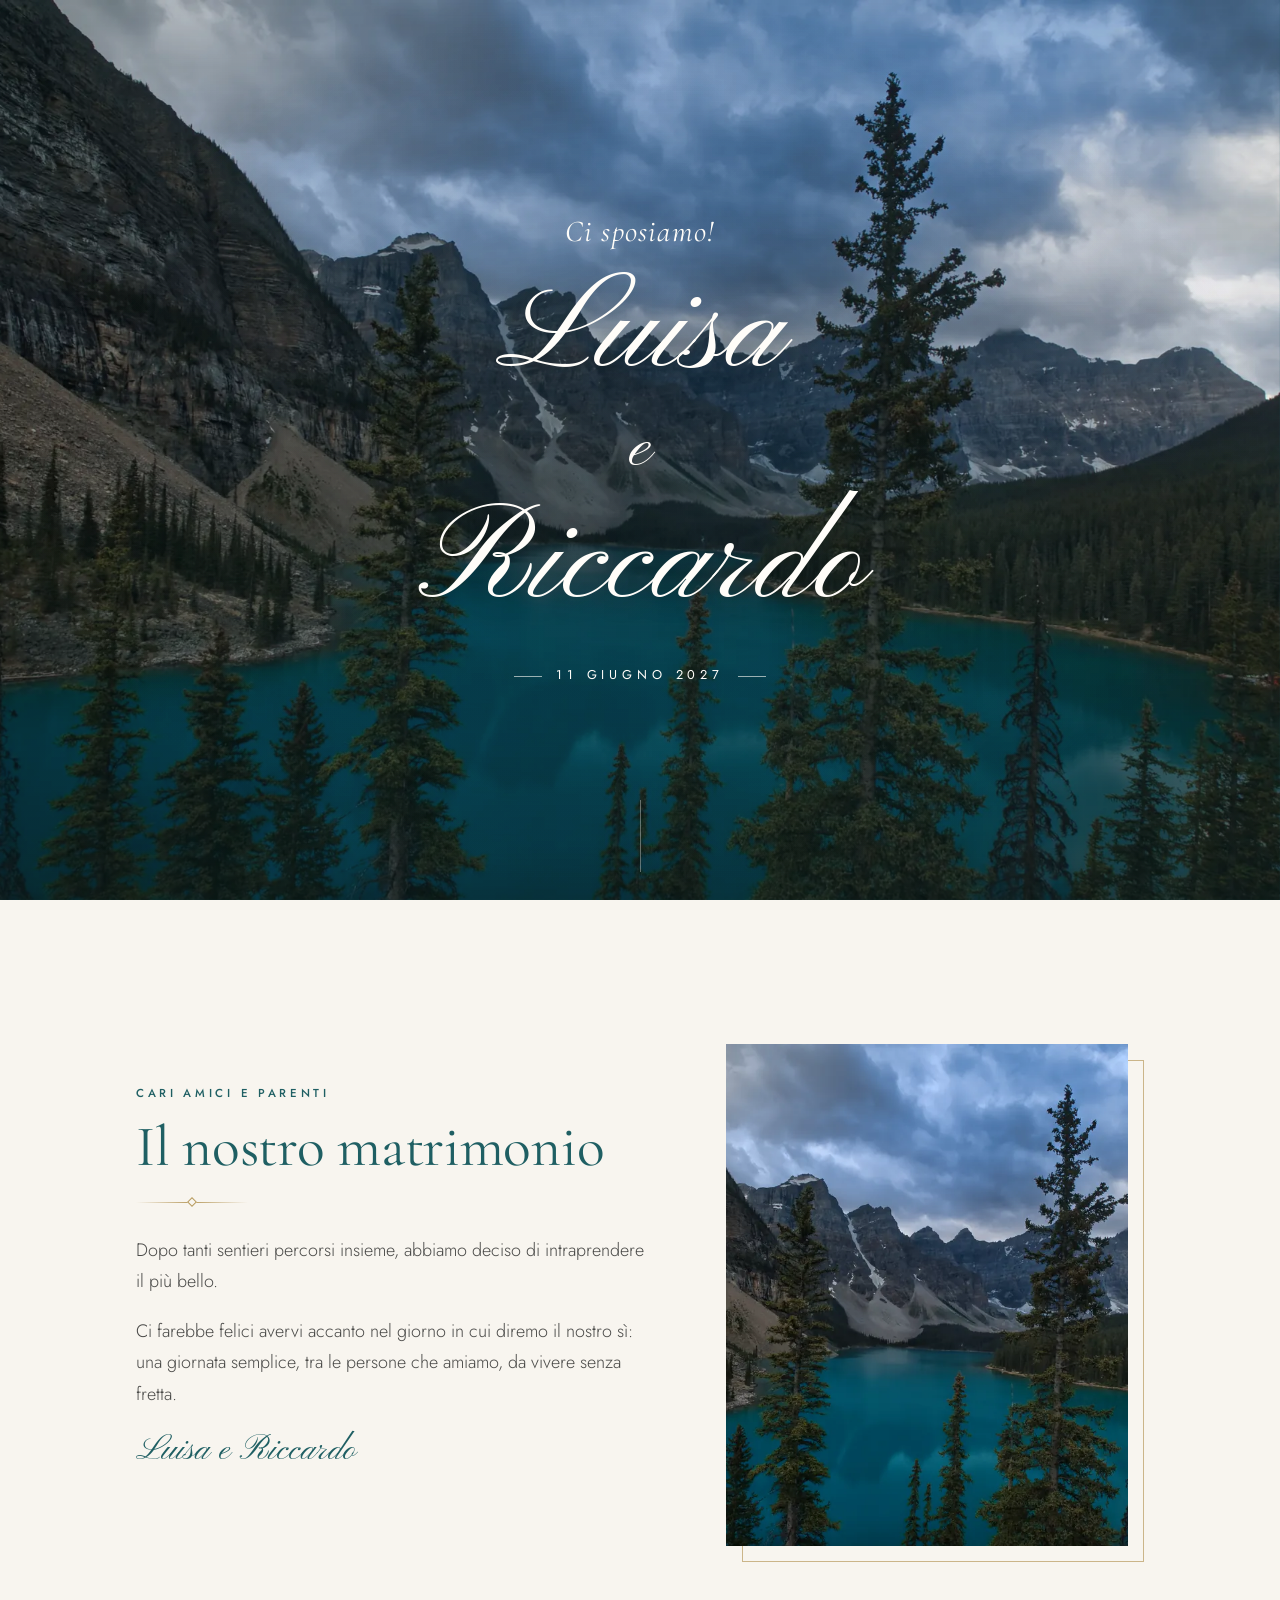
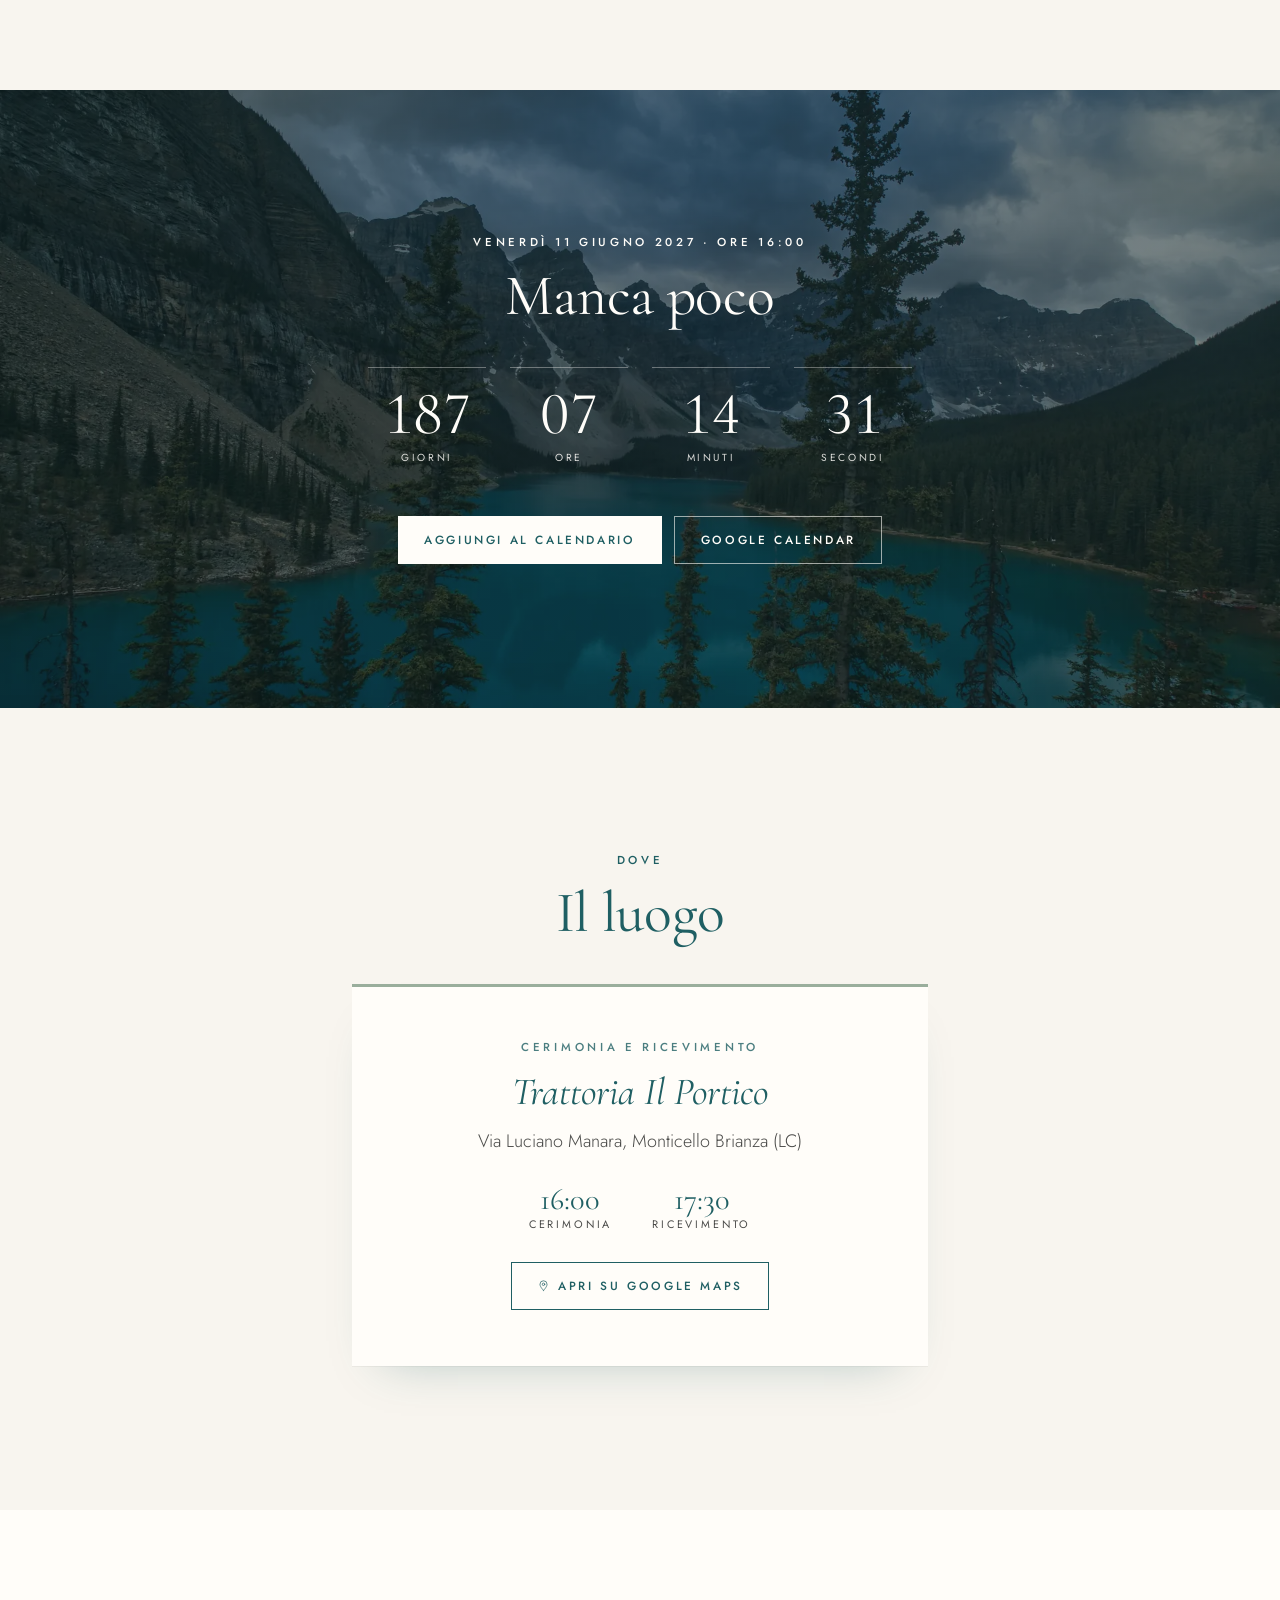
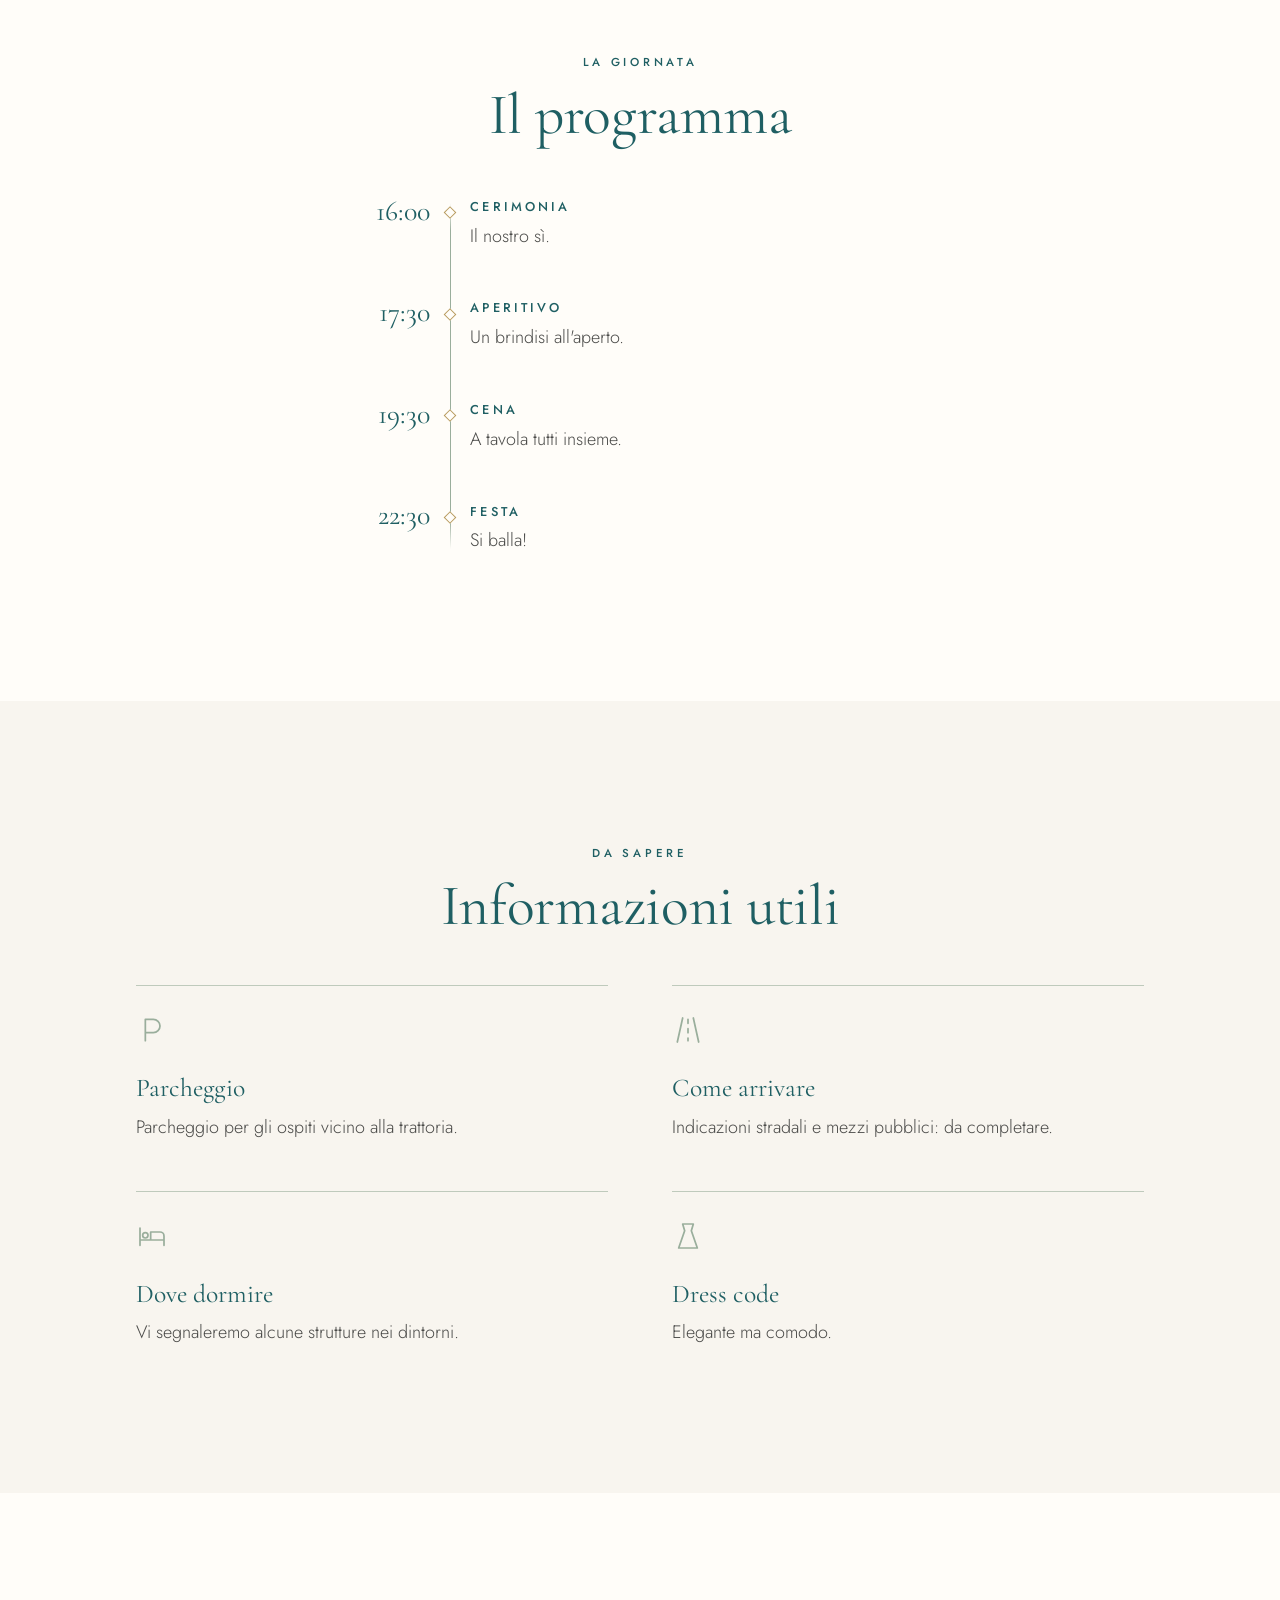
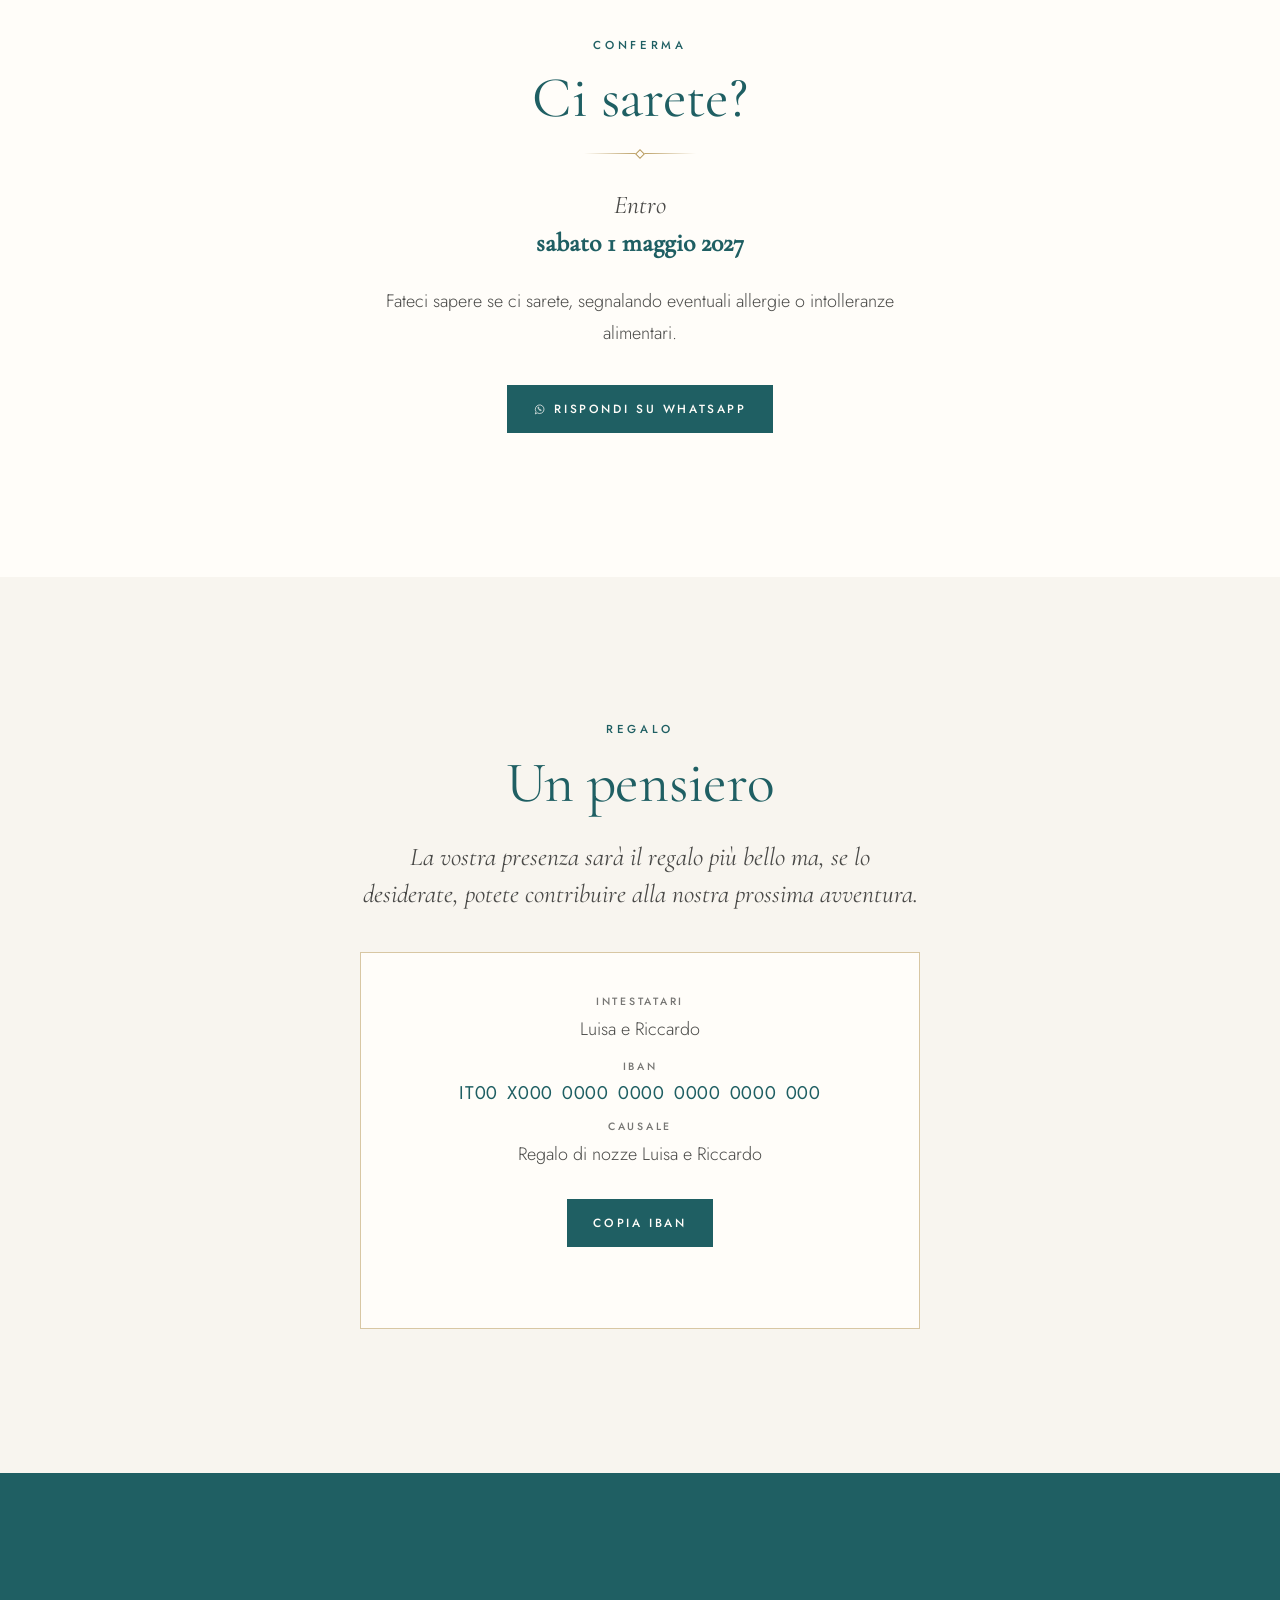
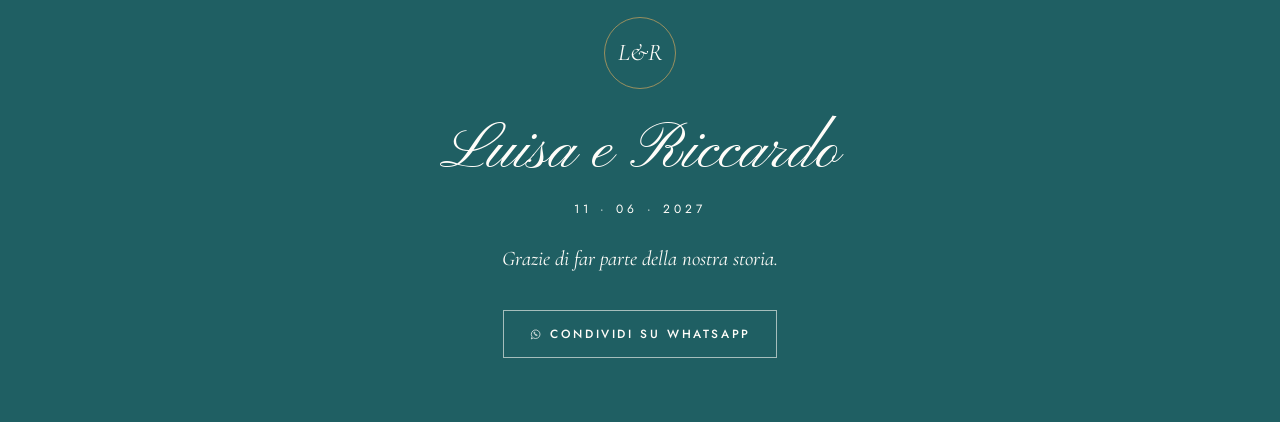
==== index.html @ 70c93851 "Prima versione dell'invito digitale Sito statico di una pagina per il matrimonio di Luisa e Riccardo" ====
<!doctype html>
<html lang="it">
<head>
  <meta charset="utf-8">
  <meta name="viewport" content="width=device-width, initial-scale=1, viewport-fit=cover">
  <meta name="theme-color" content="#1F5F63">
  <meta name="robots" content="noindex, nofollow">

  <!-- =====================================================================
       ANTEPRIMA SU WHATSAPP (Open Graph)
       WhatsApp non legge config.js: titolo, descrizione e immagine vanno scritti qui.
       Se in futuro userai un dominio tuo, cambia l'indirizzo in og:url e og:image.
       ===================================================================== -->
  <title>Luisa e Riccardo · 11 giugno 2027</title>
  <meta name="description" content="Ci sposiamo! Venerdì 11 giugno 2027, Trattoria Il Portico, Monticello Brianza.">
  <meta property="og:type" content="website">
  <meta property="og:title" content="Luisa e Riccardo · Ci sposiamo!">
  <meta property="og:description" content="Venerdì 11 giugno 2027 · Trattoria Il Portico, Monticello Brianza">
  <meta property="og:url" content="https://rlavelli.github.io/wedevite/">
  <meta property="og:image" content="https://rlavelli.github.io/wedevite/og-image.jpg">
  <meta property="og:image:width" content="1200">
  <meta property="og:image:height" content="630">
  <meta property="og:locale" content="it_IT">
  <!-- ===================================================================== -->

  <link rel="icon" href="favicon.svg" type="image/svg+xml">
  <link rel="preload" href="assets/fonts/cormorant-garamond-latin-400-normal.woff2" as="font" type="font/woff2" crossorigin>
  <link rel="preload" href="assets/fonts/pinyon-script-latin-400-normal.woff2" as="font" type="font/woff2" crossorigin>
  <link rel="stylesheet" href="assets/css/style.css">
  <script>document.documentElement.classList.add('js');</script>
</head>
<body>
  <a class="skip-link" href="#intro">Vai al contenuto</a>

  <header class="hero" id="hero">
    <div class="hero__media" data-slot="hero-media"></div>
    <div class="hero__veil" aria-hidden="true"></div>
    <div class="hero__content">
      <p class="hero__phrase" data-slot="hero-phrase"></p>
      <h1 class="hero__names" data-slot="hero-names"></h1>
      <p class="hero__date" data-slot="hero-date"></p>
    </div>
    <a class="hero__scroll" href="#intro" aria-label="Scorri verso il basso">
      <span class="hero__scroll-line" aria-hidden="true"></span>
    </a>
  </header>

  <main>
    <section class="section section--intro" id="intro" aria-labelledby="intro-title">
      <div class="container intro">
        <div class="intro__text">
          <p class="eyebrow" data-reveal>Cari amici e parenti</p>
          <h2 class="title" id="intro-title" data-slot="intro-title" data-reveal></h2>
          <div class="ornament" aria-hidden="true" data-reveal></div>
          <div class="prose" data-slot="intro-text"></div>
          <p class="signature" data-slot="intro-signature" data-reveal></p>
        </div>
        <figure class="intro__photo" data-slot="intro-photo" data-reveal></figure>
      </div>
    </section>

    <section class="section section--countdown" id="countdown" aria-labelledby="countdown-title">
      <div class="container center">
        <p class="eyebrow" data-reveal data-slot="countdown-date"></p>
        <h2 class="title" id="countdown-title" data-slot="countdown-title" data-reveal></h2>
        <div class="countdown" data-slot="countdown" data-reveal></div>
        <div class="actions" data-reveal>
          <button class="btn" type="button" data-action="ics">Aggiungi al calendario</button>
          <a class="btn btn--ghost" data-slot="gcal" target="_blank" rel="noopener">Google Calendar</a>
        </div>
      </div>
    </section>

    <section class="section section--places" id="luoghi" aria-labelledby="places-title">
      <div class="container">
        <p class="eyebrow center" data-reveal>Dove</p>
        <h2 class="title center" id="places-title" data-reveal>Il luogo</h2>
        <div class="places" data-slot="places"></div>
      </div>
    </section>

    <section class="section section--program" id="programma" aria-labelledby="program-title" data-section="programma">
      <div class="container narrow">
        <p class="eyebrow center" data-reveal>La giornata</p>
        <h2 class="title center" id="program-title" data-slot="program-title" data-reveal></h2>
        <ol class="timeline" data-slot="timeline"></ol>
      </div>
    </section>

    <section class="section section--info" id="info" aria-labelledby="info-title" data-section="info">
      <div class="container">
        <p class="eyebrow center" data-reveal>Da sapere</p>
        <h2 class="title center" id="info-title" data-slot="info-title" data-reveal></h2>
        <div class="info-grid" data-slot="info"></div>
      </div>
    </section>

    <section class="section section--rsvp" id="rsvp" aria-labelledby="rsvp-title" data-section="rsvp">
      <div class="container narrow center">
        <p class="eyebrow" data-reveal>Conferma</p>
        <h2 class="title" id="rsvp-title" data-slot="rsvp-title" data-reveal></h2>
        <div class="ornament" aria-hidden="true" data-reveal></div>
        <p class="lead" data-slot="rsvp-deadline" data-reveal></p>
        <p data-slot="rsvp-text" data-reveal></p>
        <div class="actions" data-slot="rsvp-actions" data-reveal></div>
      </div>
    </section>

    <section class="section section--gift" id="regalo" aria-labelledby="gift-title" data-section="regalo">
      <div class="container narrow center">
        <p class="eyebrow" data-reveal>Regalo</p>
        <h2 class="title" id="gift-title" data-slot="gift-title" data-reveal></h2>
        <p class="lead" data-slot="gift-text" data-reveal></p>
        <div class="iban-card" data-reveal>
          <dl>
            <dt>Intestatari</dt><dd data-slot="gift-holder"></dd>
            <dt>IBAN</dt><dd class="iban" data-slot="gift-iban"></dd>
            <dt>Causale</dt><dd data-slot="gift-reason"></dd>
          </dl>
          <button class="btn" type="button" data-action="copy-iban">Copia IBAN</button>
          <p class="iban-card__feedback" role="status" aria-live="polite" data-slot="gift-feedback"></p>
        </div>
      </div>
    </section>
  </main>

  <footer class="footer">
    <div class="container center">
      <p class="footer__monogram" data-slot="footer-initials" data-reveal></p>
      <p class="footer__names" data-slot="footer-names" data-reveal></p>
      <p class="footer__date" data-slot="footer-date" data-reveal></p>
      <p class="footer__thanks" data-slot="footer-thanks" data-reveal></p>
      <div class="actions" data-reveal>
        <a class="btn btn--light" data-slot="share" target="_blank" rel="noopener">Condividi su WhatsApp</a>
      </div>
    </div>
  </footer>

  <noscript><p class="noscript">Per vedere l'invito attiva JavaScript nel browser.</p></noscript>

  <script src="config.js"></script>
  <script src="assets/js/main.js"></script>
</body>
</html>
---- assets/css/style.css ----
/* ==========================================================================
   Stile del sito. I colori arrivano da config.js (tema) e sovrascrivono
   i valori qui sotto; i valori qui servono solo se config.js manca.
   ========================================================================== */

/* --- Font (ospitati nel sito, nessuna chiamata esterna) ------------------ */
@font-face { font-family: "Cormorant Garamond"; font-weight: 400; font-style: normal; font-display: swap; src: url("../fonts/cormorant-garamond-latin-400-normal.woff2") format("woff2"); }
@font-face { font-family: "Cormorant Garamond"; font-weight: 500; font-style: normal; font-display: swap; src: url("../fonts/cormorant-garamond-latin-500-normal.woff2") format("woff2"); }
@font-face { font-family: "Cormorant Garamond"; font-weight: 400; font-style: italic; font-display: swap; src: url("../fonts/cormorant-garamond-latin-400-italic.woff2") format("woff2"); }
@font-face { font-family: "Jost"; font-weight: 300; font-style: normal; font-display: swap; src: url("../fonts/jost-latin-300-normal.woff2") format("woff2"); }
@font-face { font-family: "Jost"; font-weight: 400; font-style: normal; font-display: swap; src: url("../fonts/jost-latin-400-normal.woff2") format("woff2"); }
@font-face { font-family: "Jost"; font-weight: 500; font-style: normal; font-display: swap; src: url("../fonts/jost-latin-500-normal.woff2") format("woff2"); }
@font-face { font-family: "Pinyon Script"; font-weight: 400; font-style: normal; font-display: swap; src: url("../fonts/pinyon-script-latin-400-normal.woff2") format("woff2"); }

:root {
  --fondo: #F8F5EF;
  --fondo-alt: #FFFDF9;
  --accento: #1F5F63;
  --salvia: #9AAE9C;
  --oro: #B89B5E;
  --testo: #4A4A48;
  --chiaro: #FFFDF9;

  --serif: "Cormorant Garamond", Georgia, "Times New Roman", serif;
  --sans: "Jost", system-ui, -apple-system, "Segoe UI", sans-serif;
  --script: "Pinyon Script", "Cormorant Garamond", cursive;

  --gutter: clamp(1.25rem, 5vw, 2.5rem);
  --section-y: clamp(5rem, 14vw, 9rem);
  --ease: cubic-bezier(.2, .7, .2, 1);
}

/* --- Base --------------------------------------------------------------- */
*, *::before, *::after { box-sizing: border-box; }
html { -webkit-text-size-adjust: 100%; scroll-behavior: smooth; }
body {
  margin: 0;
  background: var(--fondo);
  color: var(--testo);
  font: 300 1.0625rem/1.75 var(--sans);
  -webkit-font-smoothing: antialiased;
  text-rendering: optimizeLegibility;
  font-feature-settings: "lnum" 1; /* Cormorant di base usa numeri "all'antica" (lo 0 sembra una o) */
}
img { display: block; max-width: 100%; height: auto; }
p { margin: 0 0 1em; }
a { color: var(--accento); }
:focus-visible { outline: 2px solid var(--oro); outline-offset: 3px; }

.skip-link {
  position: absolute; left: 1rem; top: -4rem; z-index: 10;
  padding: .6rem 1rem; background: var(--fondo-alt); color: var(--accento);
}
.skip-link:focus { top: 1rem; }

.container { width: 100%; max-width: 68rem; margin: 0 auto; padding: 0 var(--gutter); }
.narrow { max-width: 40rem; }
.center { text-align: center; }

.section { padding: var(--section-y) 0; }
.section--intro, .section--places, .section--info, .section--gift { background: var(--fondo); }
.section--program, .section--rsvp { background: var(--fondo-alt); }

/* --- Tipografia ------------------------------------------------------- */
.eyebrow {
  margin: 0 0 .9rem;
  font: 500 .72rem/1.4 var(--sans);
  letter-spacing: .32em;
  text-transform: uppercase;
  color: var(--accento);
  opacity: .8;
}
.title {
  margin: 0 0 1.5rem;
  font: 400 clamp(2.3rem, 8vw, 3.6rem)/1.08 var(--serif);
  color: var(--accento);
  letter-spacing: -.005em;
}
.lead { font: italic 400 clamp(1.3rem, 4.4vw, 1.6rem)/1.45 var(--serif); color: var(--testo); }
.prose p { max-width: 34rem; }
.signature { margin-top: 1.5rem; font: 400 2.2rem/1 var(--script); color: var(--accento); }

.ornament {
  position: relative; width: 7rem; height: 1px; margin: 0 0 2rem;
  background: linear-gradient(90deg, transparent, var(--oro), transparent);
}
.ornament::after {
  content: ""; position: absolute; left: 50%; top: 50%;
  width: 7px; height: 7px; border: 1px solid var(--oro); background: var(--fondo);
  transform: translate(-50%, -50%) rotate(45deg);
}
.center .ornament { margin-left: auto; margin-right: auto; }
.section--rsvp .ornament::after { background: var(--fondo-alt); }

/* --- Pulsanti --------------------------------------------------------- */
.actions { display: flex; flex-wrap: wrap; gap: .75rem; justify-content: center; margin-top: 2.25rem; }
.btn {
  display: inline-flex; align-items: center; justify-content: center; gap: .5rem;
  min-height: 3rem; padding: .85rem 1.6rem;
  border: 1px solid var(--accento); border-radius: 0;
  background: var(--accento); color: var(--chiaro);
  font: 500 .74rem/1 var(--sans); letter-spacing: .22em; text-transform: uppercase;
  text-decoration: none; cursor: pointer;
  transition: background-color .35s var(--ease), color .35s var(--ease), border-color .35s var(--ease);
  -webkit-tap-highlight-color: transparent;
}
.btn:hover { background: transparent; color: var(--accento); }
.btn--ghost { background: transparent; color: var(--accento); }
.btn--ghost:hover { background: var(--accento); color: var(--chiaro); }
.btn--light { background: transparent; border-color: rgba(255, 253, 249, .6); color: var(--chiaro); }
.btn--light:hover { background: var(--chiaro); color: var(--accento); }
.btn svg { width: 1.1em; height: 1.1em; flex: none; }

/* --- Copertina -------------------------------------------------------- */
.hero {
  position: relative; display: grid; place-items: center;
  min-height: 100vh; min-height: 100svh;
  overflow: hidden; color: var(--chiaro); text-align: center;
  background: var(--accento);
}
.hero__media, .hero__media picture, .hero__media img { position: absolute; inset: 0; width: 100%; height: 100%; }
.hero__media img { object-fit: cover; object-position: center 60%; }
.js .hero__media img { animation: hero-zoom 14s var(--ease) both; }
.hero__veil {
  position: absolute; inset: 0;
  background:
    radial-gradient(ellipse at center, rgba(16, 38, 40, .28) 0%, rgba(16, 38, 40, 0) 70%),
    linear-gradient(180deg, rgba(16, 38, 40, .2) 0%, rgba(16, 38, 40, .05) 45%, rgba(16, 38, 40, .45) 100%);
}
.hero__content { position: relative; padding: 0 var(--gutter); }
.hero__phrase {
  margin: 0 0 .5rem;
  font: italic 400 clamp(1.35rem, 5vw, 1.9rem)/1.2 var(--serif);
  letter-spacing: .04em;
}
.hero__names {
  margin: 0;
  font: 400 clamp(3.2rem, 14.5vw, 8.5rem)/1.1 var(--script);
  padding: 0 .15em; /* spazio per gli svolazzi del corsivo */
  text-shadow: 0 2px 24px rgba(10, 30, 32, .35);
}
.hero__names .amp { display: block; font-size: .5em; line-height: 1; margin: .1em 0; }
.hero__date {
  margin: 1.6rem 0 0;
  font: 400 .8rem/1.6 var(--sans); letter-spacing: .38em; text-transform: uppercase;
}
.hero__date::before, .hero__date::after {
  content: ""; display: inline-block; width: 1.75rem; height: 1px; margin: 0 .9rem;
  background: currentColor; opacity: .6; vertical-align: middle;
}
.hero__scroll {
  position: absolute; left: 50%; bottom: calc(1.75rem + env(safe-area-inset-bottom));
  width: 2.75rem; height: 4.5rem; transform: translateX(-50%);
  display: flex; justify-content: center;
}
.hero__scroll-line { position: relative; width: 1px; height: 100%; background: rgba(255, 253, 249, .35); overflow: hidden; }
.hero__scroll-line::after {
  content: ""; position: absolute; left: 0; top: -40%; width: 1px; height: 40%;
  background: var(--chiaro); animation: scroll-hint 2.2s var(--ease) infinite;
}

/* Comparsa iniziale della copertina */
.js .hero__content > * { opacity: 0; transform: translateY(14px); animation: rise 1.4s var(--ease) forwards; }
.js .hero__phrase { animation-delay: .3s; }
.js .hero__names  { animation-delay: .55s; }
.js .hero__date   { animation-delay: .9s; }

@keyframes hero-zoom { from { transform: scale(1.08); } to { transform: scale(1); } }
@keyframes rise { to { opacity: 1; transform: none; } }
@keyframes scroll-hint { 0% { top: -40%; } 100% { top: 100%; } }

/* --- Il nostro matrimonio --------------------------------------------- */
.intro { display: grid; gap: 3.5rem; align-items: center; }
.intro__photo { position: relative; margin: 0 1rem 0 0; }
.intro__photo::before {
  content: ""; position: absolute; inset: 1rem -1rem -1rem 1rem;
  border: 1px solid var(--oro); opacity: .7; pointer-events: none;
}
.intro__photo img { position: relative; width: 100%; aspect-ratio: 4 / 5; object-fit: cover; }

/* --- Conto alla rovescia ---------------------------------------------- */
.section--countdown {
  position: relative; color: var(--chiaro);
  background: var(--accento) var(--countdown-bg, none) center 55% / cover no-repeat;
  isolation: isolate;
}
.section--countdown::before {
  content: ""; position: absolute; inset: 0; z-index: -1;
  background: linear-gradient(180deg, rgba(16, 38, 40, .62), rgba(16, 38, 40, .48));
}
.section--countdown .eyebrow, .section--countdown .title { color: var(--chiaro); opacity: 1; }
.countdown {
  display: grid; grid-template-columns: repeat(4, 1fr); gap: .5rem;
  max-width: 34rem; margin: 2.5rem auto 0;
}
.countdown__unit { padding: 1rem 0; border-top: 1px solid rgba(255, 253, 249, .35); }
.countdown__value {
  display: block;
  font: 400 clamp(2.4rem, 11vw, 3.75rem)/1 var(--serif);
  font-variant-numeric: tabular-nums lining-nums;
}
.countdown__label {
  display: block; margin-top: .6rem;
  font: 400 .64rem/1 var(--sans); letter-spacing: .26em; text-transform: uppercase; opacity: .85;
}
.countdown__done { margin: 2rem auto 0; max-width: 30rem; font: italic 400 1.6rem/1.4 var(--serif); }
.section--countdown .btn { background: var(--chiaro); border-color: var(--chiaro); color: var(--accento); }
.section--countdown .btn:hover { background: transparent; color: var(--chiaro); }
.section--countdown .btn--ghost { background: transparent; color: var(--chiaro); border-color: rgba(255, 253, 249, .6); }
.section--countdown .btn--ghost:hover { background: var(--chiaro); color: var(--accento); }

/* --- Luoghi ----------------------------------------------------------- */
.places { display: grid; gap: 2.5rem; margin-top: 2.5rem; }
.places--single { max-width: 36rem; margin-left: auto; margin-right: auto; }
.place { background: var(--fondo-alt); text-align: center; box-shadow: 0 1px 0 rgba(74, 74, 72, .06), 0 24px 48px -32px rgba(31, 95, 99, .35); }
.place__photo img { width: 100%; aspect-ratio: 3 / 2; object-fit: cover; }
.place__body { padding: 2.75rem 1.5rem 3rem; border-top: 3px solid var(--salvia); }
.place__name { margin: 0 0 .75rem; font: italic 400 clamp(1.9rem, 6.5vw, 2.4rem)/1.15 var(--serif); color: var(--accento); }
.place__address { margin: 0 0 1.75rem; }
.place__times { display: flex; flex-wrap: wrap; justify-content: center; gap: 1.25rem 2.5rem; margin: 0 0 .5rem; padding: 0; list-style: none; }
.place__times li { display: flex; flex-direction: column; align-items: center; gap: .2rem; }
.place__time { font: 400 1.9rem/1 var(--serif); color: var(--accento); }
.place__what { font: 400 .68rem/1 var(--sans); letter-spacing: .26em; text-transform: uppercase; }
.place .actions { margin-top: 2rem; }

/* --- Programma -------------------------------------------------------- */
.timeline { position: relative; margin: 3rem 0 0; padding: 0; list-style: none; }
.timeline { --time-col: 4.4rem; --line-x: calc(var(--time-col) + 1.25rem); }
.timeline::before {
  content: ""; position: absolute; left: var(--line-x); top: .5rem; bottom: .5rem; width: 1px;
  background: linear-gradient(180deg, transparent, var(--salvia) 8%, var(--salvia) 92%, transparent);
}
.timeline__item { position: relative; display: grid; grid-template-columns: var(--time-col) 1fr; gap: 0 2.5rem; padding: 0 0 2.75rem; }
.timeline__item:last-child { padding-bottom: 0; }
.timeline__item::before {
  content: ""; position: absolute; left: var(--line-x); top: .85rem;
  width: 9px; height: 9px; border: 1px solid var(--oro); background: var(--fondo-alt);
  transform: translate(-50%, 0) rotate(45deg);
}
.timeline__time { font: 400 1.75rem/1.2 var(--serif); color: var(--accento); text-align: right; }
.timeline__title { margin: .15rem 0 .2rem; font: 500 .8rem/1.6 var(--sans); letter-spacing: .24em; text-transform: uppercase; color: var(--accento); }
.timeline__text { margin: 0; }

/* --- Informazioni utili ----------------------------------------------- */
.info-grid { display: grid; gap: 2.5rem; margin-top: 3rem; }
.info-item { padding-top: 1.75rem; border-top: 1px solid rgba(154, 174, 156, .6); }
.info-item svg { width: 2rem; height: 2rem; margin-bottom: 1rem; color: var(--salvia); }
.info-item h3 { margin: 0 0 .5rem; font: 400 1.6rem/1.2 var(--serif); color: var(--accento); }
.info-item p { margin: 0; }

/* --- Conferma (RSVP) -------------------------------------------------- */
.rsvp-deadline { display: block; font-style: normal; color: var(--accento); }

/* --- Regalo ----------------------------------------------------------- */
.iban-card {
  margin: 2.5rem auto 0; padding: 2.25rem 1rem;
  background: var(--fondo-alt); border: 1px solid rgba(184, 155, 94, .55);
}
.iban-card dl { margin: 0 0 1.75rem; }
.iban-card dt { margin-top: 1rem; font: 500 .66rem/1 var(--sans); letter-spacing: .26em; text-transform: uppercase; opacity: .75; }
.iban-card dt:first-child { margin-top: 0; }
.iban-card dd { margin: .4rem 0 0; }
.iban { font: 400 clamp(.8rem, 3.6vw, 1.15rem)/1.5 var(--sans); color: var(--accento); letter-spacing: .04em; word-spacing: .12em; white-space: nowrap; font-variant-numeric: tabular-nums; user-select: all; -webkit-user-select: all; }
.iban-card__feedback { min-height: 1.5em; margin: 1rem 0 0; font-size: .9rem; color: var(--accento); }

/* --- Piè di pagina ---------------------------------------------------- */
.footer { padding: var(--section-y) 0 calc(4rem + env(safe-area-inset-bottom)); background: var(--accento); color: var(--chiaro); }
.footer__monogram {
  display: inline-grid; place-items: center; width: 4.5rem; height: 4.5rem; margin: 0 0 1.75rem;
  border: 1px solid rgba(184, 155, 94, .8); border-radius: 50%;
  font: italic 400 1.5rem/1 var(--serif);
}
.footer__names { margin: 0; font: 400 clamp(2.6rem, 11vw, 4rem)/1.1 var(--script); }
.footer__date { margin: .75rem 0 1.5rem; font: 400 .75rem/1.6 var(--sans); letter-spacing: .34em; text-transform: uppercase; opacity: .85; }
.footer__thanks { margin: 0 auto; max-width: 26rem; font: italic 400 1.3rem/1.5 var(--serif); }

.noscript { padding: 2rem; text-align: center; }

/* --- Comparsa allo scorrimento (scroll reveal) ------------------------- */
.js [data-reveal] {
  opacity: 0; transform: translateY(18px);
  transition: opacity 1s var(--ease), transform 1s var(--ease);
  transition-delay: var(--reveal-delay, 0s);
}
.js [data-reveal].is-visible { opacity: 1; transform: none; }

/* --- Tablet e computer ------------------------------------------------ */
@media (min-width: 48rem) {
  body { font-size: 1.125rem; }
  .intro { grid-template-columns: 1.1fr .9fr; gap: 5rem; }
  .places:not(.places--single) { grid-template-columns: 1fr 1fr; }
  .place__body { padding: 3.25rem 2.5rem 3.5rem; }
  .info-grid { grid-template-columns: 1fr 1fr; gap: 3rem 4rem; }
  .countdown { gap: 1.5rem; }
  .iban-card { padding: 2.75rem 3rem; }
}
@media (min-width: 48rem) and (orientation: landscape) {
  .hero__media img { object-position: center 45%; }
}

/* --- Movimento ridotto ------------------------------------------------ */
@media (prefers-reduced-motion: reduce) {
  html { scroll-behavior: auto; }
  *, *::before, *::after { animation: none !important; transition: none !important; }
  .js [data-reveal], .js .hero__content > * { opacity: 1; transform: none; }
  .hero__scroll-line::after { top: 30%; }
}
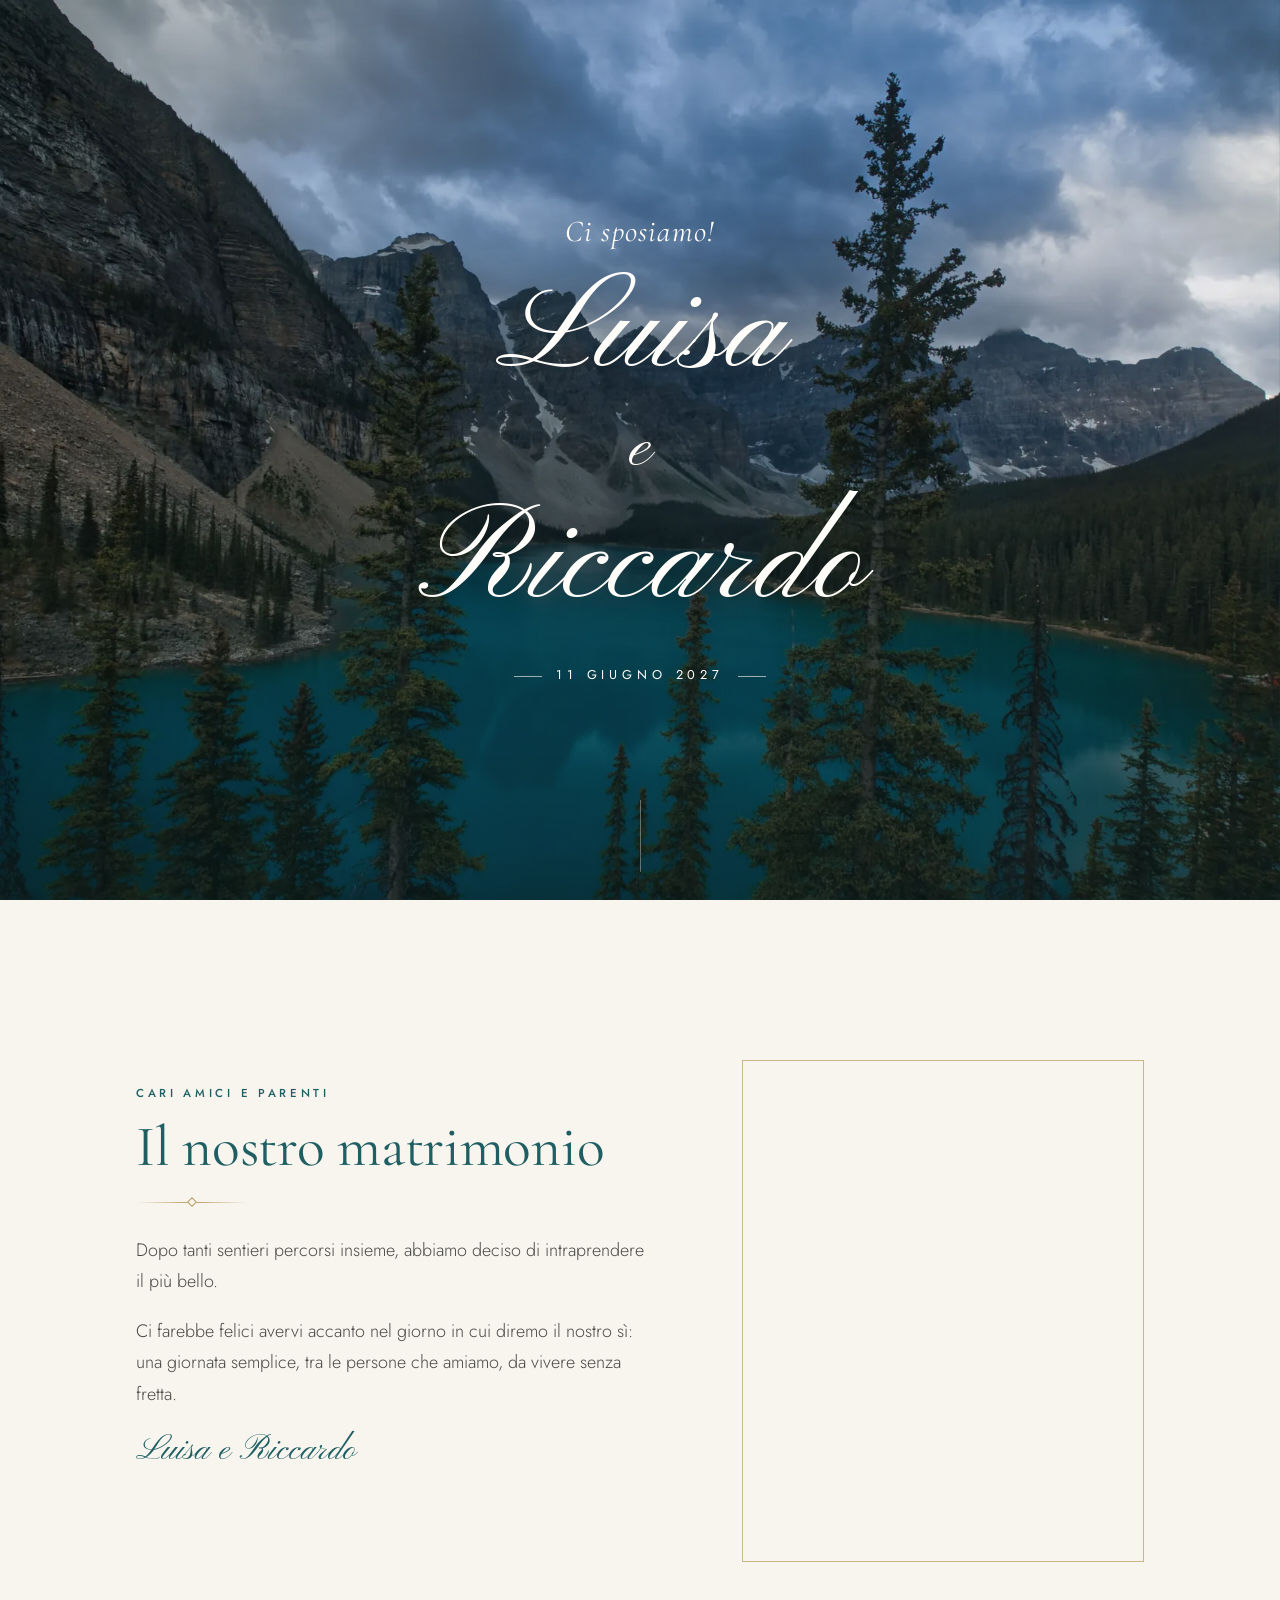
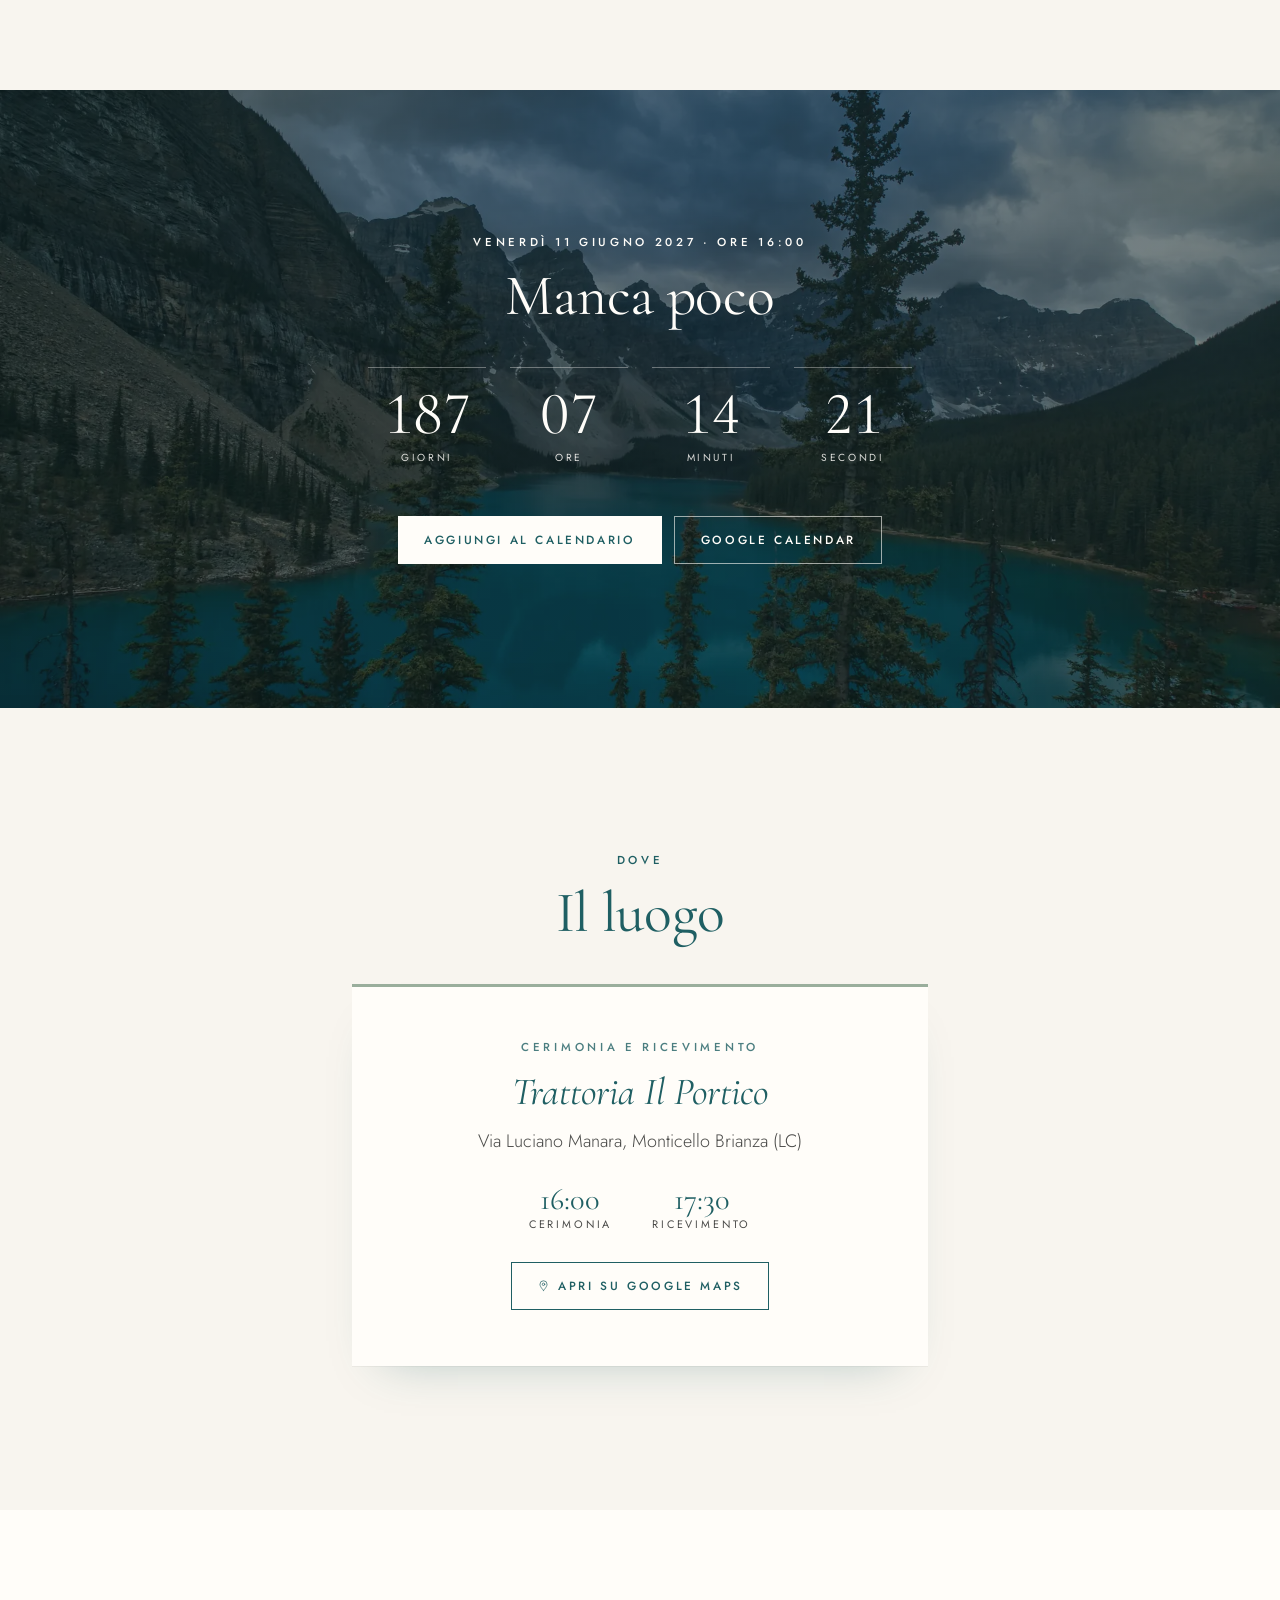
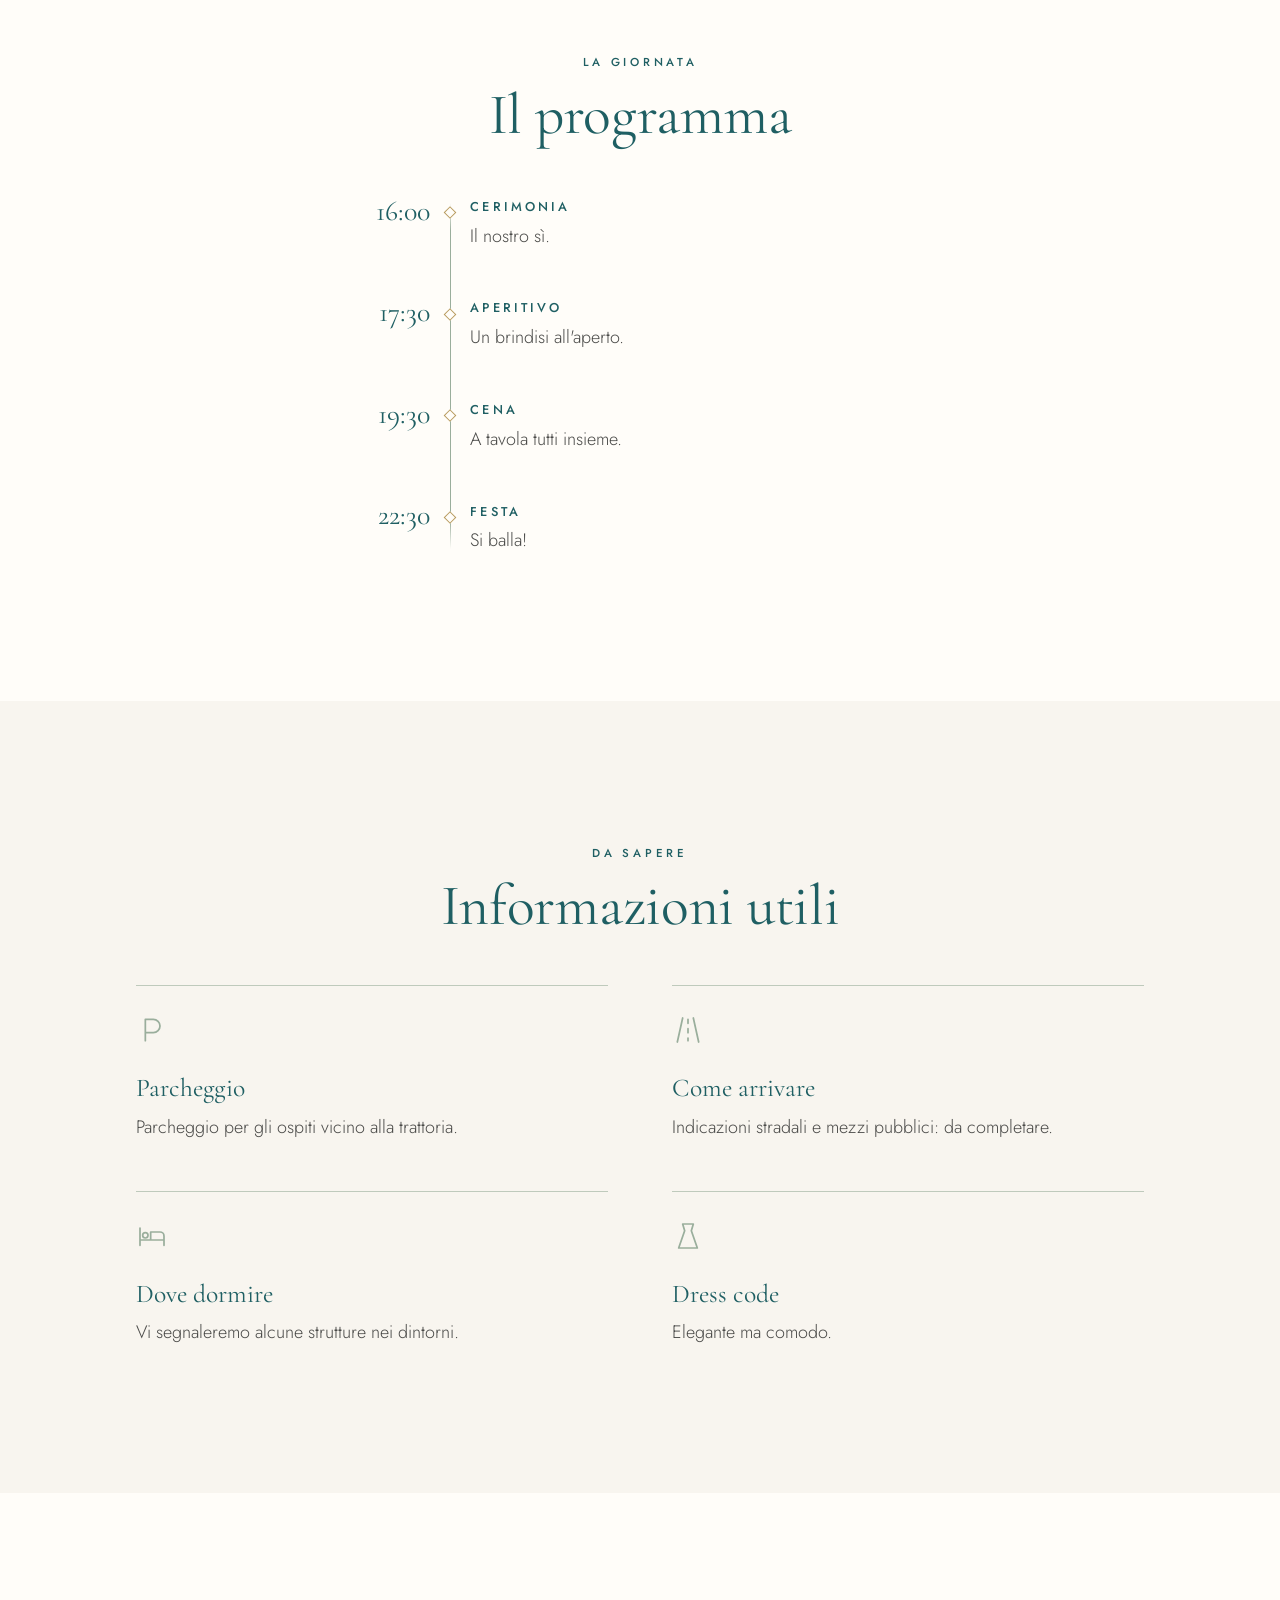
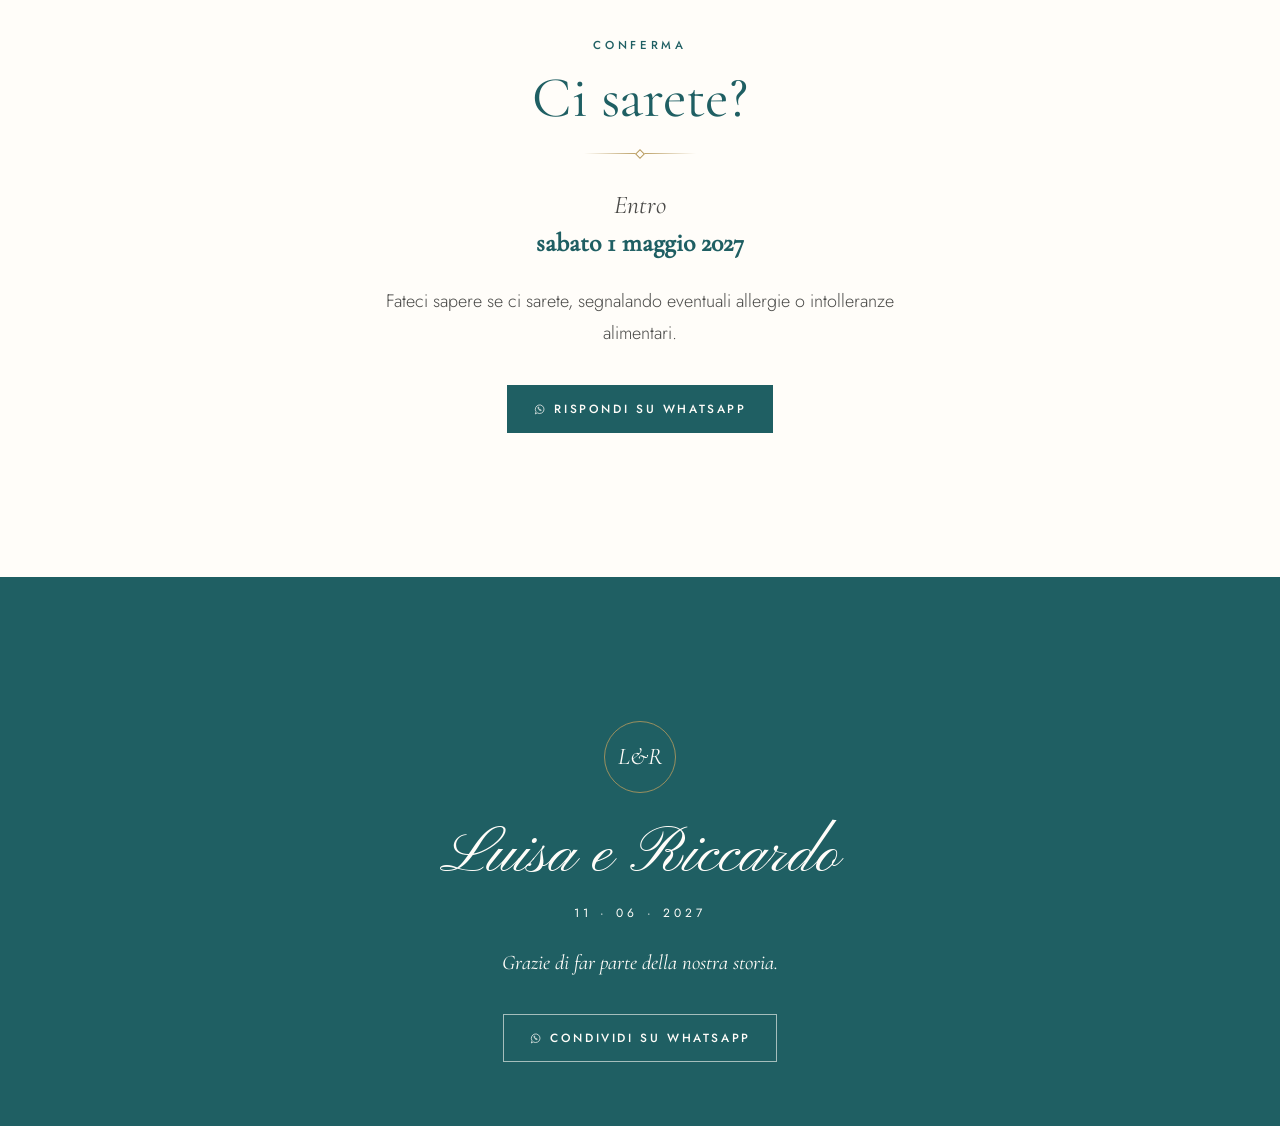
==== commit 55434543: "Dominio riccardoeluisa.it: anteprima WhatsApp sul nuovo indirizzo; prossimi passi e chiusura - index" ====
--- a/index.html
+++ b/index.html
@@ -16,8 +16,8 @@
   <meta property="og:type" content="website">
   <meta property="og:title" content="Luisa e Riccardo · Ci sposiamo!">
   <meta property="og:description" content="Venerdì 11 giugno 2027 · Trattoria Il Portico, Monticello Brianza">
-  <meta property="og:url" content="https://rlavelli.github.io/wedevite/">
-  <meta property="og:image" content="https://rlavelli.github.io/wedevite/og-image.jpg">
+  <meta property="og:url" content="https://riccardoeluisa.it/">
+  <meta property="og:image" content="https://riccardoeluisa.it/og-image.jpg">
   <meta property="og:image:width" content="1200">
   <meta property="og:image:height" content="630">
   <meta property="og:locale" content="it_IT">
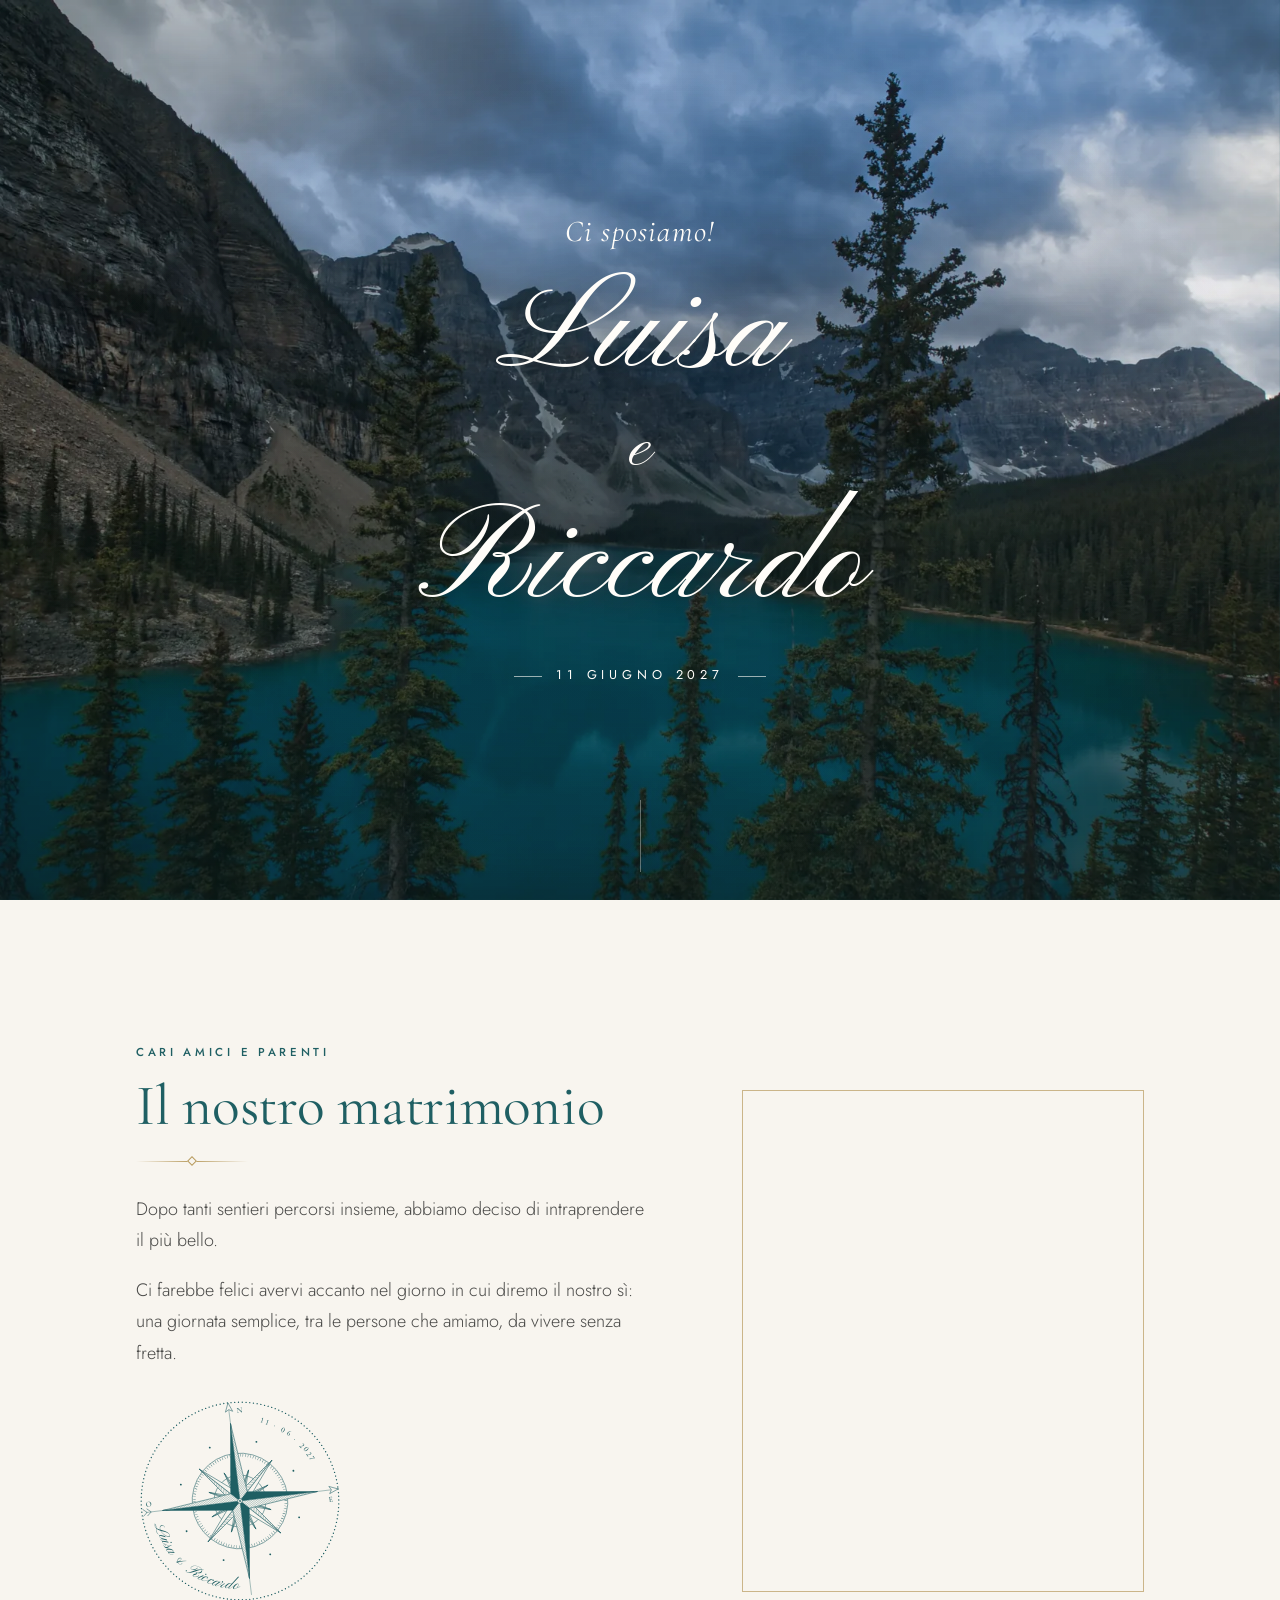
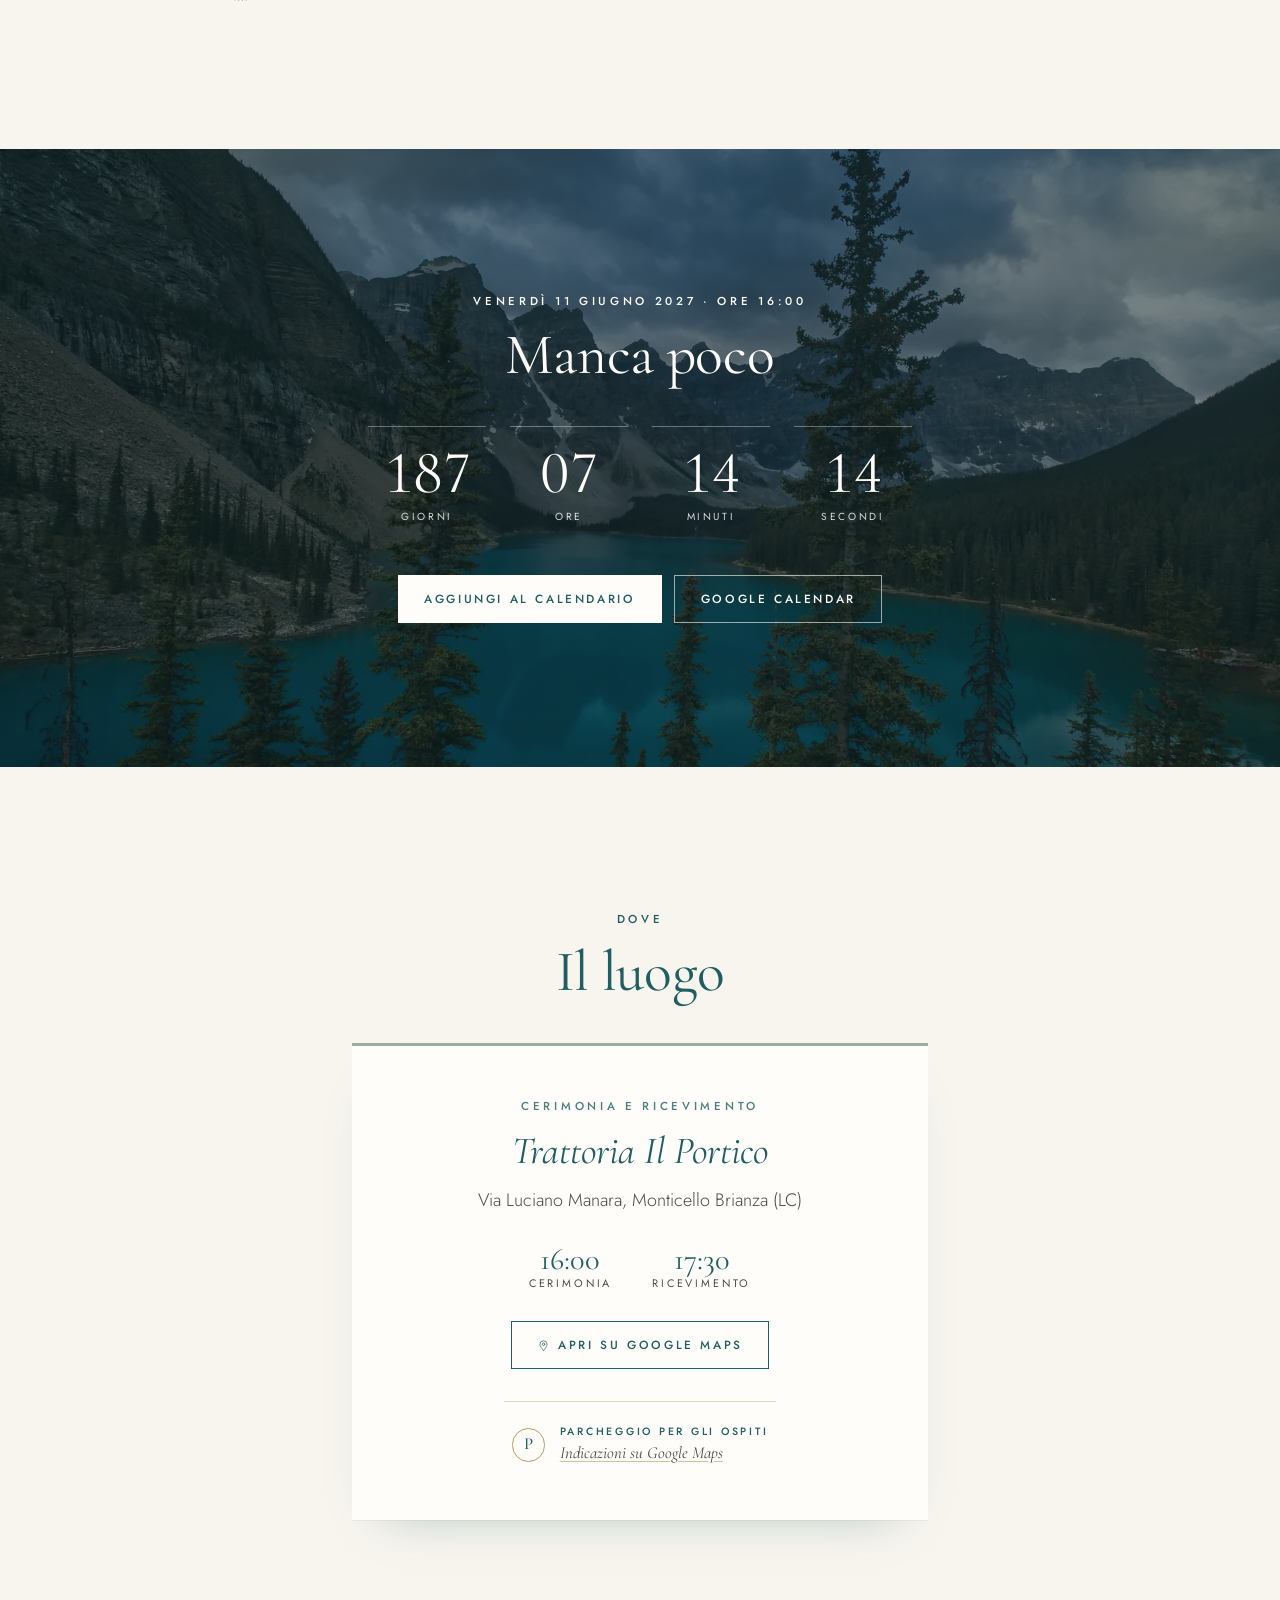
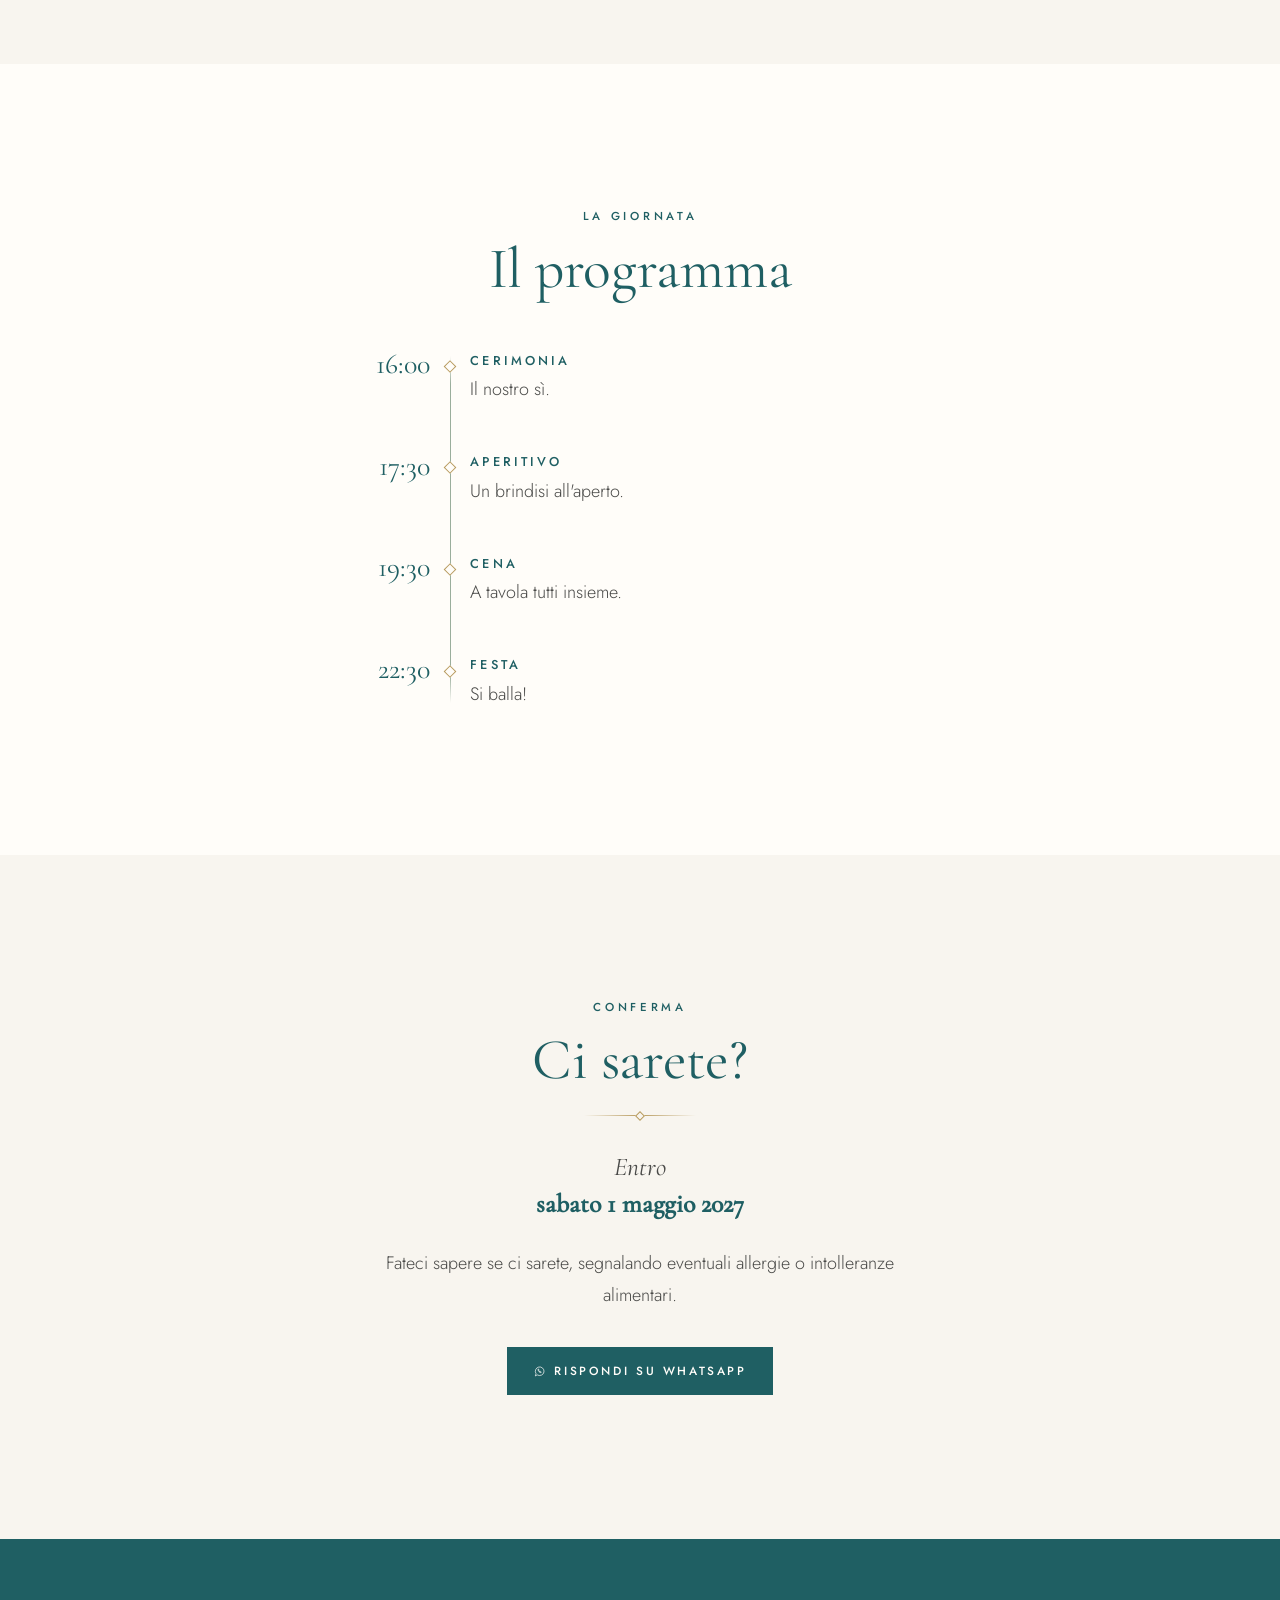
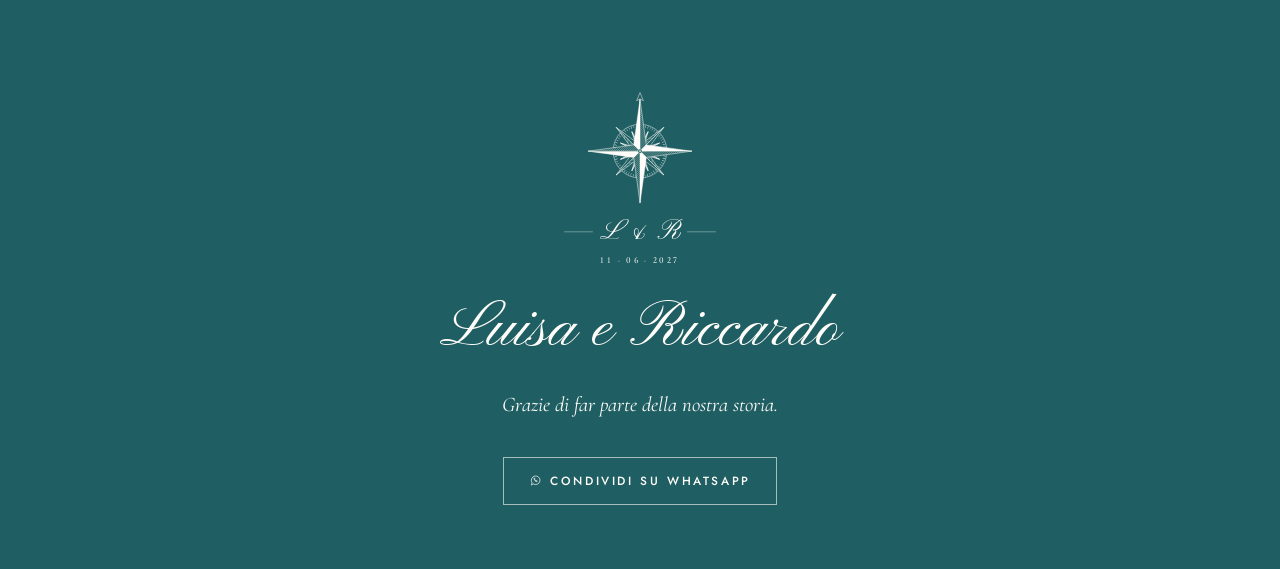
==== commit 2fb994de: "Bussola: timbro e sigillo nel sito principale; rosa del sigillo in copertina, sulla mappa e nel piè " ====
--- a/index.html
+++ b/index.html
@@ -53,7 +53,8 @@
           <h2 class="title" id="intro-title" data-slot="intro-title" data-reveal></h2>
           <div class="ornament" aria-hidden="true" data-reveal></div>
           <div class="prose" data-slot="intro-text"></div>
-          <p class="signature" data-slot="intro-signature" data-reveal></p>
+          <!-- al posto della firma, il timbro con la bussola (assets/js/bussola.js) -->
+          <div class="intro__stamp" data-bussola="timbro" data-reveal></div>
         </div>
         <figure class="intro__photo" data-slot="intro-photo" data-reveal></figure>
       </div>
@@ -126,9 +127,9 @@
 
   <footer class="footer">
     <div class="container center">
-      <p class="footer__monogram" data-slot="footer-initials" data-reveal></p>
+      <!-- sigillo con iniziali e data (assets/js/bussola.js): sostituisce monogramma e data -->
+      <div class="footer__seal" data-bussola="sigillo" data-reveal></div>
       <p class="footer__names" data-slot="footer-names" data-reveal></p>
-      <p class="footer__date" data-slot="footer-date" data-reveal></p>
       <p class="footer__thanks" data-slot="footer-thanks" data-reveal></p>
       <div class="actions" data-reveal>
         <a class="btn btn--light" data-slot="share" target="_blank" rel="noopener">Condividi su WhatsApp</a>
@@ -139,6 +140,7 @@
   <noscript><p class="noscript">Per vedere l'invito attiva JavaScript nel browser.</p></noscript>
 
   <script src="config.js"></script>
+  <script src="assets/js/bussola.js"></script>
   <script src="assets/js/main.js"></script>
 </body>
 </html>
--- a/assets/css/style.css
+++ b/assets/css/style.css
@@ -58,8 +58,10 @@
 .center { text-align: center; }
 
 .section { padding: var(--section-y) 0; }
-.section--intro, .section--places, .section--info, .section--gift { background: var(--fondo); }
-.section--program, .section--rsvp { background: var(--fondo-alt); }
+/* fondi alternati (avorio / bianco caldo); --bg serve anche al rombo dell'ornamento.
+   Senza "Informazioni utili": programma chiaro, conferma avorio, regalo chiaro. */
+.section--intro, .section--places, .section--info, .section--rsvp { --bg: var(--fondo); background: var(--bg); }
+.section--program, .section--gift { --bg: var(--fondo-alt); background: var(--bg); }
 
 /* --- Tipografia ------------------------------------------------------- */
 .eyebrow {
@@ -86,11 +88,10 @@
 }
 .ornament::after {
   content: ""; position: absolute; left: 50%; top: 50%;
-  width: 7px; height: 7px; border: 1px solid var(--oro); background: var(--fondo);
+  width: 7px; height: 7px; border: 1px solid var(--oro); background: var(--bg, var(--fondo));
   transform: translate(-50%, -50%) rotate(45deg);
 }
 .center .ornament { margin-left: auto; margin-right: auto; }
-.section--rsvp .ornament::after { background: var(--fondo-alt); }
 
 /* --- Pulsanti --------------------------------------------------------- */
 .actions { display: flex; flex-wrap: wrap; gap: .75rem; justify-content: center; margin-top: 2.25rem; }
@@ -171,6 +172,9 @@
 
 /* --- Il nostro matrimonio --------------------------------------------- */
 .intro { display: grid; gap: 3.5rem; align-items: center; }
+/* timbro con la bussola al posto della firma, appena inclinato come un timbro vero */
+.intro__stamp { --paper: var(--fondo); width: min(13rem, 62%); margin-top: 1.75rem; color: var(--accento); }
+.intro__stamp svg { transform: rotate(-7deg); }
 .intro__photo { position: relative; margin: 0 1rem 0 0; }
 .intro__photo::before {
   content: ""; position: absolute; inset: 1rem -1rem -1rem 1rem;
@@ -222,6 +226,21 @@
 .place__time { font: 400 1.9rem/1 var(--serif); color: var(--accento); }
 .place__what { font: 400 .68rem/1 var(--sans); letter-spacing: .26em; text-transform: uppercase; }
 .place .actions { margin-top: 2rem; }
+.place__parking {
+  display: inline-flex; align-items: center; gap: .9rem;
+  margin-top: 2rem; padding: 1.5rem .5rem 0; border-top: 1px solid rgba(184, 155, 94, .4);
+  text-align: left; text-decoration: none; color: var(--testo);
+}
+.place__parking-mark {
+  flex: none; display: grid; place-items: center; width: 2.1rem; height: 2.1rem;
+  border: 1px solid var(--oro); border-radius: 50%;
+  font: 500 1.05rem/1 var(--serif); color: var(--accento);
+  transition: background-color .35s var(--ease), color .35s var(--ease);
+}
+.place__parking-text { display: flex; flex-direction: column; gap: .3rem; }
+.place__parking-label { font: 500 .66rem/1.2 var(--sans); letter-spacing: .26em; text-transform: uppercase; color: var(--accento); }
+.place__parking-hint { font: italic 400 1.05rem/1.2 var(--serif); text-decoration: underline; text-decoration-color: rgba(184, 155, 94, .6); text-underline-offset: .2em; }
+.place__parking:hover .place__parking-mark, .place__parking:focus-visible .place__parking-mark { background: var(--accento); color: var(--chiaro); }
 
 /* --- Programma -------------------------------------------------------- */
 .timeline { position: relative; margin: 3rem 0 0; padding: 0; list-style: none; }
@@ -270,6 +289,9 @@
   border: 1px solid rgba(184, 155, 94, .8); border-radius: 50%;
   font: italic 400 1.5rem/1 var(--serif);
 }
+/* sigillo con la bussola (assets/js/bussola.js), avorio sul petrolio */
+.footer__seal { --paper: var(--accento); width: 12rem; margin: 0 auto 1.25rem; color: var(--chiaro); }
+.footer__seal + .footer__names { margin-bottom: 1.5rem; }
 .footer__names { margin: 0; font: 400 clamp(2.6rem, 11vw, 4rem)/1.1 var(--script); }
 .footer__date { margin: .75rem 0 1.5rem; font: 400 .75rem/1.6 var(--sans); letter-spacing: .34em; text-transform: uppercase; opacity: .85; }
 .footer__thanks { margin: 0 auto; max-width: 26rem; font: italic 400 1.3rem/1.5 var(--serif); }
@@ -305,3 +327,13 @@
   .js [data-reveal], .js .hero__content > * { opacity: 1; transform: none; }
   .hero__scroll-line::after { top: 30%; }
 }
+
+/* --- Bussola (assets/js/bussola.js) ------------------------------------ */
+.bussola { display: block; width: 100%; height: auto; overflow: visible; }
+.bs-ln   { fill: none; stroke: currentColor; stroke-width: 1; }
+.bs-thin { stroke-width: .7; }
+.bs-dots { fill: none; stroke: currentColor; stroke-width: 2.6; stroke-linecap: round; stroke-dasharray: 0 7.2; }
+.bs-tk   { fill: none; stroke: currentColor; stroke-width: 5; stroke-dasharray: .7 4.3; }
+.bs-script { font: 400 32px var(--script); fill: currentColor; }
+.bs-date   { font: 500 15px var(--serif); letter-spacing: .26em; fill: currentColor; font-feature-settings: "lnum"; }
+.bs-card   { font: 500 15px var(--serif); fill: currentColor; }
